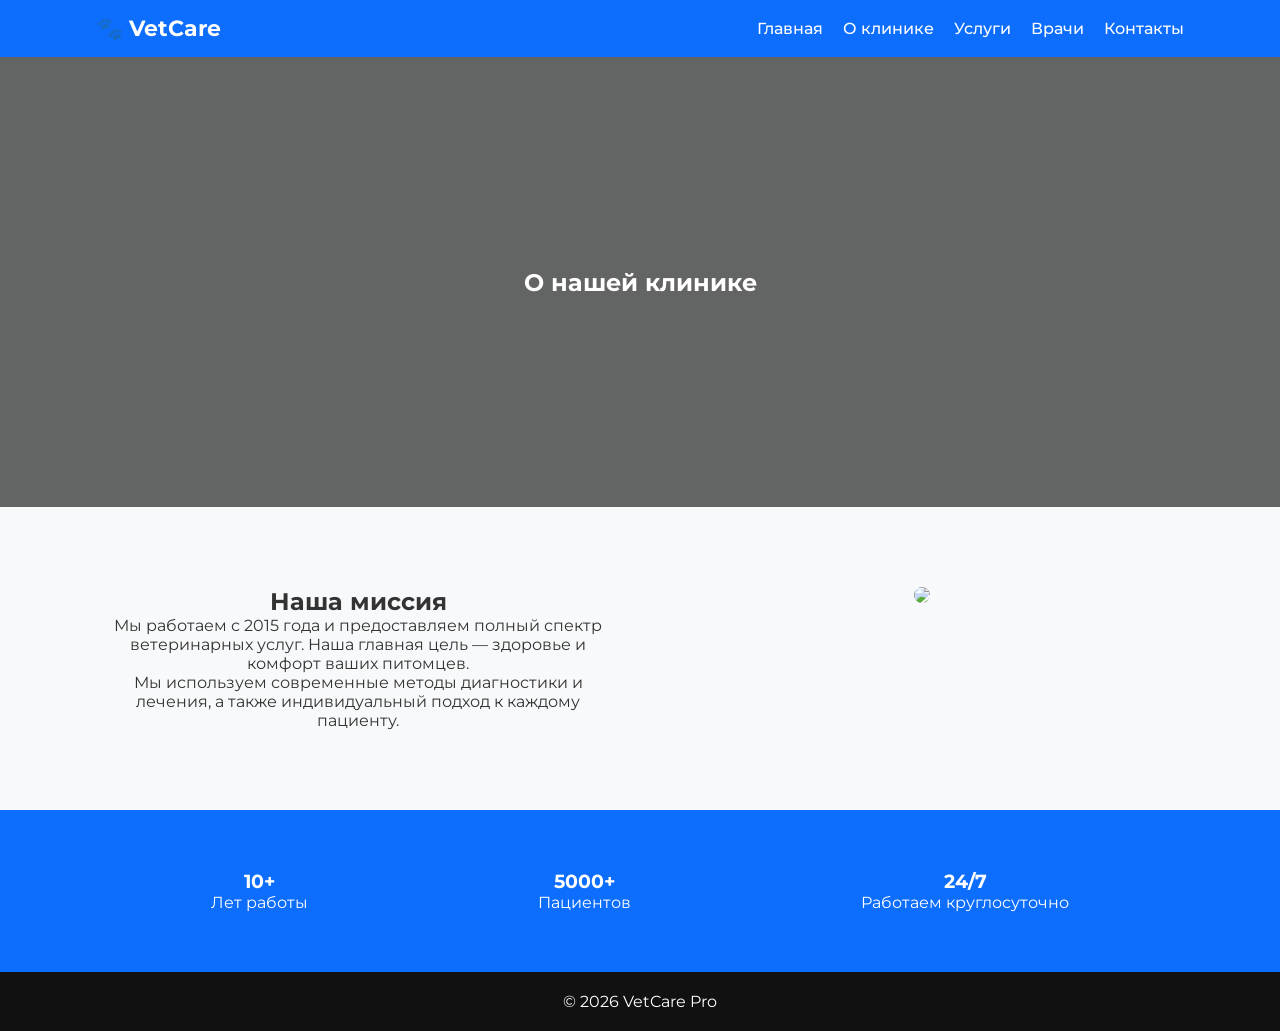
==== about.html @ 55741d21 "1" ====
<!DOCTYPE html>
<html lang="ru">
<head>
<meta charset="UTF-8">
<meta name="viewport" content="width=device-width, initial-scale=1.0">
<title>О клинике | VetCare</title>
<link rel="stylesheet" href="css/style.css">
</head>
<body>

<header>
    <div class="container nav-container">
        <div class="logo">🐾 VetCare</div>
        <nav>
            <ul class="nav-links">
                <li><a href="index.html">Главная</a></li>
                <li><a href="about.html" class="active">О клинике</a></li>
                <li><a href="services.html">Услуги</a></li>
                <li><a href="doctors.html">Врачи</a></li>
                <li><a href="contacts.html">Контакты</a></li>
            </ul>
        </nav>
        <div class="burger">☰</div>
    </div>
</header>

<section class="page-hero about-hero">
    <h1>О нашей клинике</h1>
</section>

<section class="section container two-column">
    <div>
        <h2>Наша миссия</h2>
        <p>
            Мы работаем с 2015 года и предоставляем полный спектр ветеринарных услуг.
            Наша главная цель — здоровье и комфорт ваших питомцев.
        </p>
        <p>
            Мы используем современные методы диагностики и лечения,
            а также индивидуальный подход к каждому пациенту.
        </p>
    </div>

    <div>
        <img src="https://images.unsplash.com/photo-1583511655857-d19b40a7a54e" class="about-img">
    </div>
</section>

<section class="stats">
    <div class="container stats-grid">
        <div>
            <h3>10+</h3>
            <p>Лет работы</p>
        </div>
        <div>
            <h3>5000+</h3>
            <p>Пациентов</p>
        </div>
        <div>
            <h3>24/7</h3>
            <p>Работаем круглосуточно</p>
        </div>
    </div>
</section>

<footer>
    <p>© 2026 VetCare Pro</p>
</footer>

<script src="js/script.js"></script>
</body>
</html>
---- css/style.css ----
@import url('https://fonts.googleapis.com/css2?family=Montserrat:wght@400;600;700&display=swap');

* {
    margin: 0;
    padding: 0;
    box-sizing: border-box;
}

body {
    font-family: 'Montserrat', sans-serif;
    background: #f8f9fa;
    color: #333;
    scroll-behavior: smooth;
}

.container {
    width: 85%;
    margin: auto;
}

header {
    background: #0d6efd;
    padding: 15px 0;
    position: sticky;
    top: 0;
    z-index: 1000;
}

.nav-container {
    display: flex;
    justify-content: space-between;
    align-items: center;
}

.logo {
    color: white;
    font-weight: 700;
    font-size: 22px;
}

.nav-links {
    display: flex;
    list-style: none;
}

.nav-links li {
    margin-left: 20px;
}

.nav-links a {
    color: white;
    text-decoration: none;
    font-weight: 500;
    transition: .3s;
}

.nav-links a:hover {
    opacity: .7;
}

.burger {
    display: none;
    color: white;
    font-size: 22px;
    cursor: pointer;
}

.hero {
    height: 90vh;
    background: linear-gradient(rgba(0,0,0,.6), rgba(0,0,0,.6)),
    url('https://images.unsplash.com/photo-1601758228041-f3b2795255f1');
    background-size: cover;
    background-position: center;
    display: flex;
    justify-content: center;
    align-items: center;
    text-align: center;
    color: white;
}

.hero h1 {
    font-size: 48px;
}

.btn {
    background: #0d6efd;
    color: white;
    padding: 12px 25px;
    border: none;
    border-radius: 30px;
    cursor: pointer;
    transition: .3s;
}

.btn:hover {
    background: #084298;
}

.section {
    padding: 80px 0;
    text-align: center;
}

.cards {
    display: flex;
    gap: 25px;
    margin-top: 40px;
}

.card {
    background: white;
    padding: 30px;
    border-radius: 15px;
    box-shadow: 0 10px 25px rgba(0,0,0,.08);
    transition: .3s;
    flex: 1;
}

.card:hover {
    transform: translateY(-10px);
}

.icon {
    font-size: 40px;
    margin-bottom: 15px;
    color: #0d6efd;
}

.cta {
    background: #0d6efd;
    color: white;
    padding: 60px 0;
    text-align: center;
}

/* Modal */

.modal {
    display: none;
    position: fixed;
    width: 100%;
    height: 100%;
    background: rgba(0,0,0,.6);
    justify-content: center;
    align-items: center;
}

.modal-content {
    background: white;
    padding: 30px;
    border-radius: 15px;
    width: 400px;
    position: relative;
}

.modal-content input,
.modal-content textarea {
    width: 100%;
    padding: 10px;
    margin-bottom: 15px;
}

.close {
    position: absolute;
    right: 15px;
    top: 10px;
    cursor: pointer;
    font-size: 20px;
}

footer {
    background: #111;
    color: white;
    text-align: center;
    padding: 20px 0;
}

/* Responsive */

@media(max-width: 900px) {

    .cards {
        flex-direction: column;
    }

    .nav-links {
        display: none;
        flex-direction: column;
        background: #0d6efd;
        position: absolute;
        top: 60px;
        right: 20px;
        padding: 20px;
        border-radius: 10px;
    }

    .burger {
        display: block;
    }
}
.page-hero {
    height: 50vh;
    background: linear-gradient(rgba(0,0,0,.6), rgba(0,0,0,.6)),
    url('https://images.unsplash.com/photo-1548767797-d8c844163c4c');
    background-size: cover;
    display:flex;
    justify-content:center;
    align-items:center;
    color:white;
}

.two-column {
    display: grid;
    grid-template-columns: 1fr 1fr;
    gap: 40px;
}

.about-img {
    width:100%;
    border-radius:15px;
}

.stats {
    background:#0d6efd;
    color:white;
    padding:60px 0;
    text-align:center;
}

.stats-grid {
    display:flex;
    justify-content:space-around;
}

.services-grid .card {
    margin-bottom:20px;
}

.doctors-grid {
    display:flex;
    gap:30px;
}

.doctor-card img {
    width:100%;
    border-radius:15px;
}

.filter-buttons button {
    margin:5px;
    padding:10px 15px;
    border:none;
    background:#0d6efd;
    color:white;
    cursor:pointer;
}
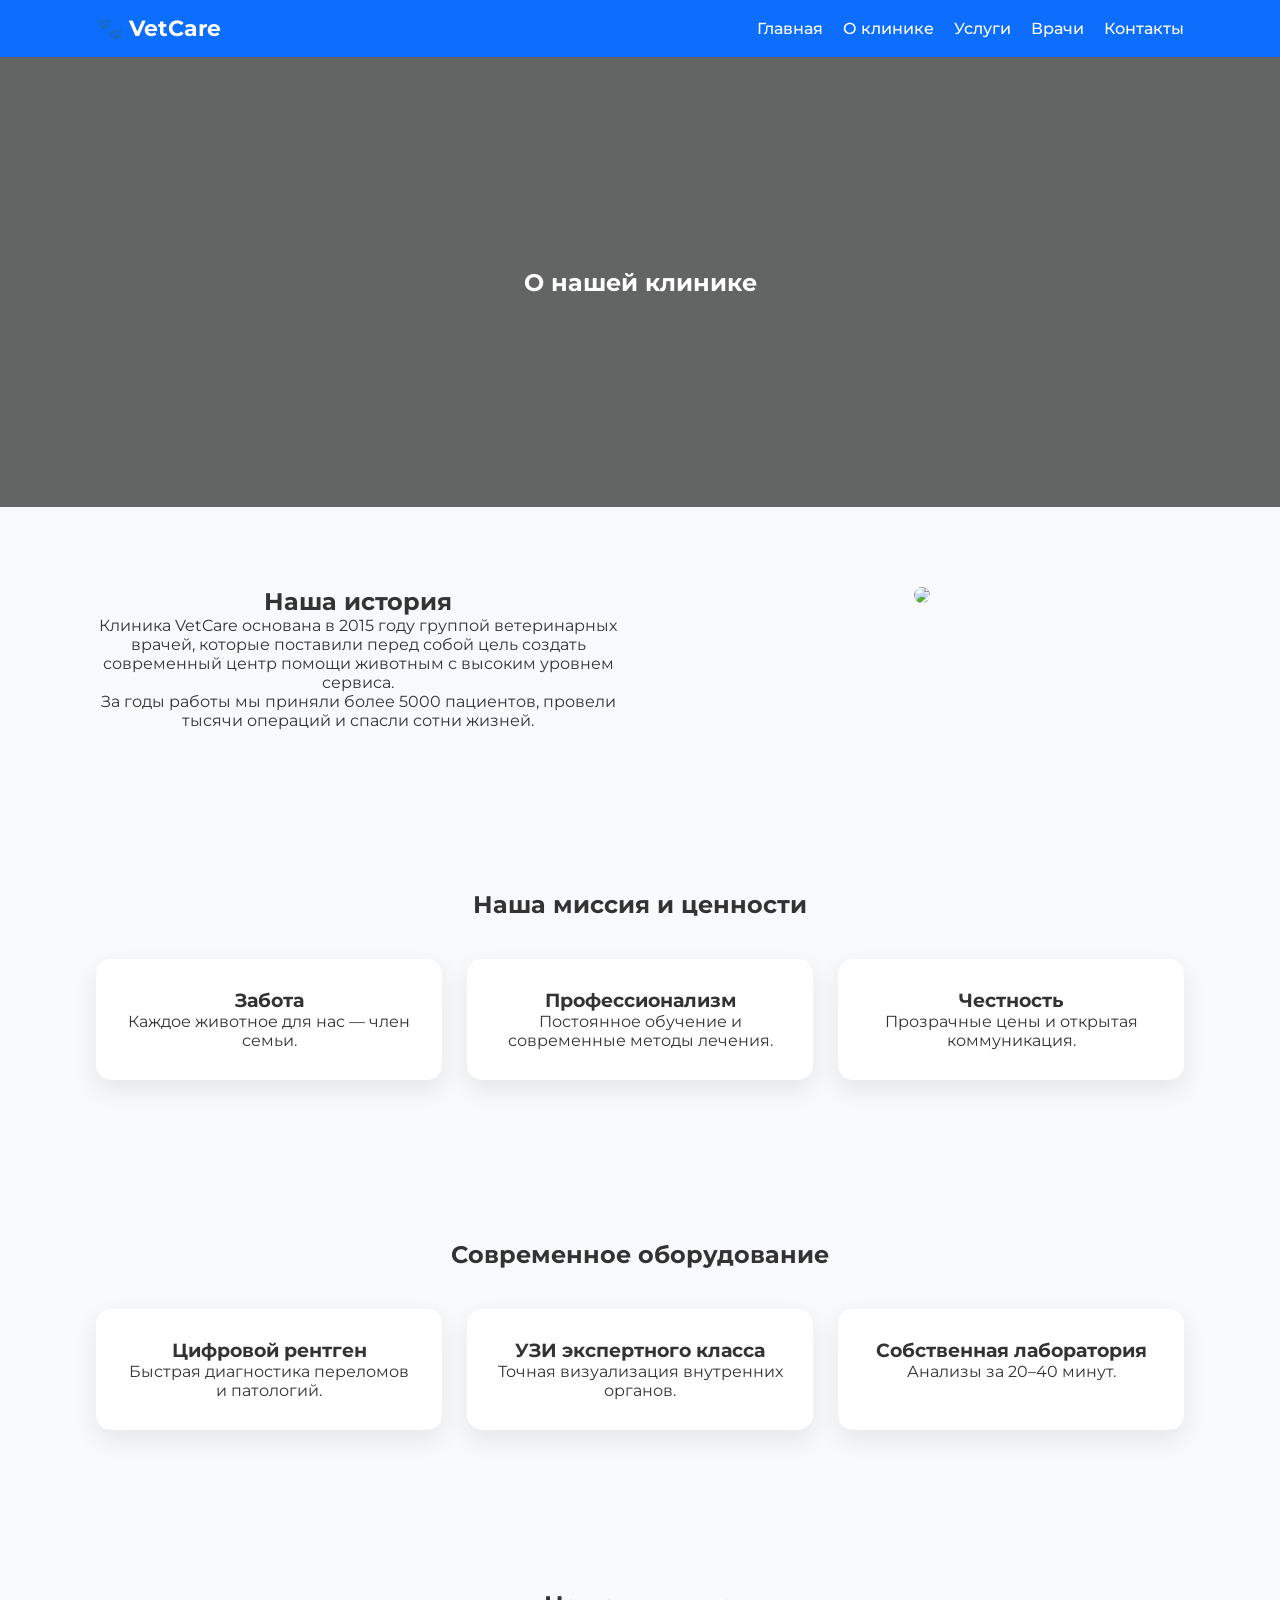
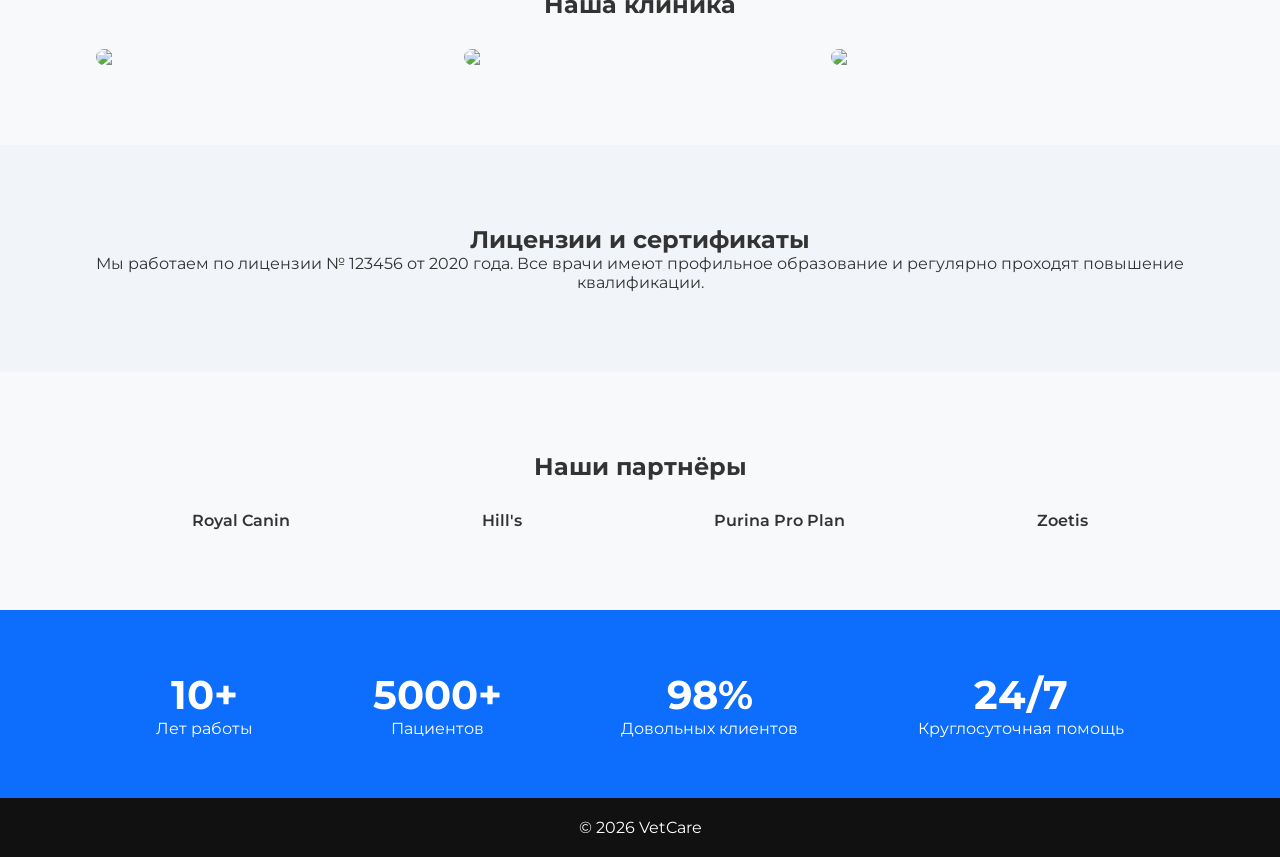
==== commit b0ed30ac: "три" ====
--- a/about.html
+++ b/about.html
@@ -9,64 +9,146 @@
 <body>
 
 <header>
-    <div class="container nav-container">
-        <div class="logo">🐾 VetCare</div>
-        <nav>
-            <ul class="nav-links">
-                <li><a href="index.html">Главная</a></li>
-                <li><a href="about.html" class="active">О клинике</a></li>
-                <li><a href="services.html">Услуги</a></li>
-                <li><a href="doctors.html">Врачи</a></li>
-                <li><a href="contacts.html">Контакты</a></li>
-            </ul>
-        </nav>
-        <div class="burger">☰</div>
-    </div>
+<div class="container nav-container">
+<div class="logo">🐾 VetCare</div>
+<ul class="nav-links">
+<li><a href="index.html">Главная</a></li>
+<li><a href="about.html">О клинике</a></li>
+<li><a href="services.html">Услуги</a></li>
+<li><a href="doctors.html">Врачи</a></li>
+<li><a href="contacts.html">Контакты</a></li>
+</ul>
+</div>
 </header>
 
-<section class="page-hero about-hero">
-    <h1>О нашей клинике</h1>
+<section class="page-hero">
+<h1>О нашей клинике</h1>
 </section>
 
+<!-- История -->
 <section class="section container two-column">
-    <div>
-        <h2>Наша миссия</h2>
-        <p>
-            Мы работаем с 2015 года и предоставляем полный спектр ветеринарных услуг.
-            Наша главная цель — здоровье и комфорт ваших питомцев.
-        </p>
-        <p>
-            Мы используем современные методы диагностики и лечения,
-            а также индивидуальный подход к каждому пациенту.
-        </p>
-    </div>
+<div>
+<h2>Наша история</h2>
+<p>
+Клиника VetCare основана в 2015 году группой ветеринарных врачей,
+которые поставили перед собой цель создать современный центр
+помощи животным с высоким уровнем сервиса.
+</p>
+<p>
+За годы работы мы приняли более 5000 пациентов,
+провели тысячи операций и спасли сотни жизней.
+</p>
+</div>
 
-    <div>
-        <img src="https://images.unsplash.com/photo-1583511655857-d19b40a7a54e" class="about-img">
-    </div>
+<div>
+<img src="https://images.unsplash.com/photo-1583511655857-d19b40a7a54e" style="width:100%; border-radius:15px;">
+</div>
 </section>
 
-<section class="stats">
-    <div class="container stats-grid">
-        <div>
-            <h3>10+</h3>
-            <p>Лет работы</p>
-        </div>
-        <div>
-            <h3>5000+</h3>
-            <p>Пациентов</p>
-        </div>
-        <div>
-            <h3>24/7</h3>
-            <p>Работаем круглосуточно</p>
-        </div>
-    </div>
+<!-- Миссия -->
+<section class="section">
+<h2>Наша миссия и ценности</h2>
+
+<div class="container cards">
+<div class="card">
+<h3>Забота</h3>
+<p>Каждое животное для нас — член семьи.</p>
+</div>
+
+<div class="card">
+<h3>Профессионализм</h3>
+<p>Постоянное обучение и современные методы лечения.</p>
+</div>
+
+<div class="card">
+<h3>Честность</h3>
+<p>Прозрачные цены и открытая коммуникация.</p>
+</div>
+</div>
+</section>
+
+<!-- Оборудование -->
+<section class="section container">
+<h2>Современное оборудование</h2>
+
+<div class="cards">
+<div class="card">
+<h3>Цифровой рентген</h3>
+<p>Быстрая диагностика переломов и патологий.</p>
+</div>
+
+<div class="card">
+<h3>УЗИ экспертного класса</h3>
+<p>Точная визуализация внутренних органов.</p>
+</div>
+
+<div class="card">
+<h3>Собственная лаборатория</h3>
+<p>Анализы за 20–40 минут.</p>
+</div>
+</div>
+</section>
+
+<!-- Галерея -->
+<section class="section container">
+<h2>Наша клиника</h2>
+
+<div class="gallery">
+<img src="https://images.unsplash.com/photo-1607746882042-944635dfe10e">
+<img src="https://images.unsplash.com/photo-1559839734-2b71ea197ec2">
+<img src="https://images.unsplash.com/photo-1594824476967-48c8b964273f">
+</div>
+</section>
+
+<!-- Лицензия -->
+<section class="section license">
+<div class="container">
+<h2>Лицензии и сертификаты</h2>
+<p>
+Мы работаем по лицензии № 123456 от 2020 года.
+Все врачи имеют профильное образование
+и регулярно проходят повышение квалификации.
+</p>
+</div>
+</section>
+
+<!-- Партнёры -->
+<section class="section container">
+<h2>Наши партнёры</h2>
+
+<div class="partners">
+<div>Royal Canin</div>
+<div>Hill's</div>
+<div>Purina Pro Plan</div>
+<div>Zoetis</div>
+</div>
+</section>
+
+<!-- Статистика -->
+<section class="section stats">
+<div class="container stats-grid">
+<div>
+<h3>10+</h3>
+<p>Лет работы</p>
+</div>
+<div>
+<h3>5000+</h3>
+<p>Пациентов</p>
+</div>
+<div>
+<h3>98%</h3>
+<p>Довольных клиентов</p>
+</div>
+<div>
+<h3>24/7</h3>
+<p>Круглосуточная помощь</p>
+</div>
+</div>
 </section>
 
 <footer>
-    <p>© 2026 VetCare Pro</p>
+<p>© 2026 VetCare</p>
 </footer>
 
-<script src="js/script.js"></script>
 </body>
 </html>
--- a/css/style.css
+++ b/css/style.css
@@ -253,4 +253,96 @@
     background:#0d6efd;
     color:white;
     cursor:pointer;
+}
+.price-table {
+    width:100%;
+    border-collapse: collapse;
+    margin-top:20px;
+}
+
+.price-table th, .price-table td {
+    border:1px solid #ddd;
+    padding:12px;
+}
+
+.price-table th {
+    background:#0d6efd;
+    color:white;
+}
+
+.testimonials {
+    background:#f1f4f8;
+}
+
+.faq-item {
+    margin-bottom:20px;
+}
+.gallery {
+    display: grid;
+    grid-template-columns: repeat(3, 1fr);
+    gap: 15px;
+    margin-top: 30px;
+}
+
+.gallery img {
+    width: 100%;
+    border-radius: 15px;
+}
+
+.license {
+    background: #f1f4f8;
+    text-align: center;
+}
+
+.partners {
+    display: flex;
+    justify-content: space-around;
+    margin-top: 30px;
+    font-weight: 600;
+}
+
+.stats {
+    background: #0d6efd;
+    color: white;
+    text-align: center;
+}
+
+.stats-grid {
+    display: flex;
+    justify-content: space-around;
+}
+
+.stats h3 {
+    font-size: 40px;
+}
+.emergency {
+    background:#dc3545;
+    color:white;
+    text-align:center;
+    padding:60px 0;
+}
+
+.contact-form {
+    display:flex;
+    flex-direction:column;
+    gap:15px;
+    max-width:500px;
+    margin:auto;
+}
+
+.contact-form input,
+.contact-form textarea {
+    padding:12px;
+    border:1px solid #ccc;
+    border-radius:8px;
+}
+.doctor-card img {
+    width: 100%;
+    border-radius: 12px;
+    margin-bottom: 15px;
+}
+
+.doctor-card h4 {
+    margin-top: 15px;
+    color: #0d6efd;
 }
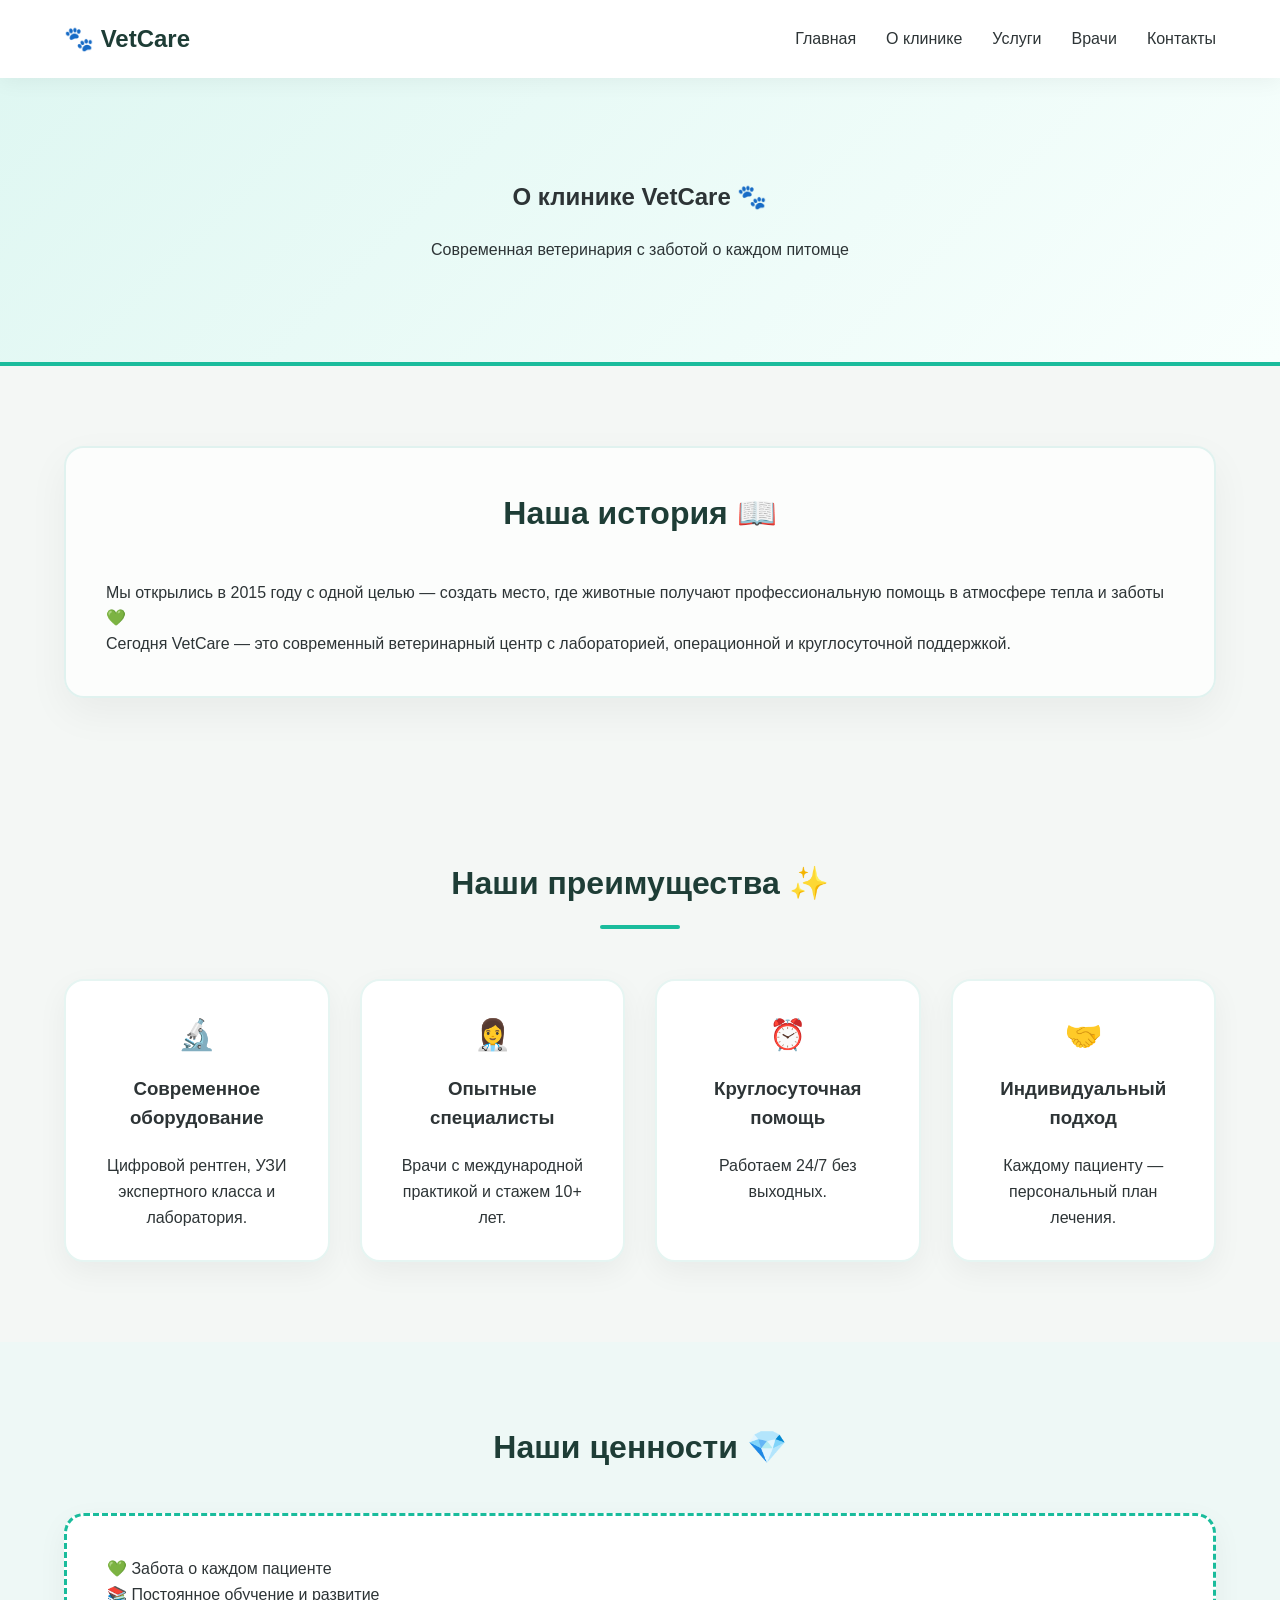
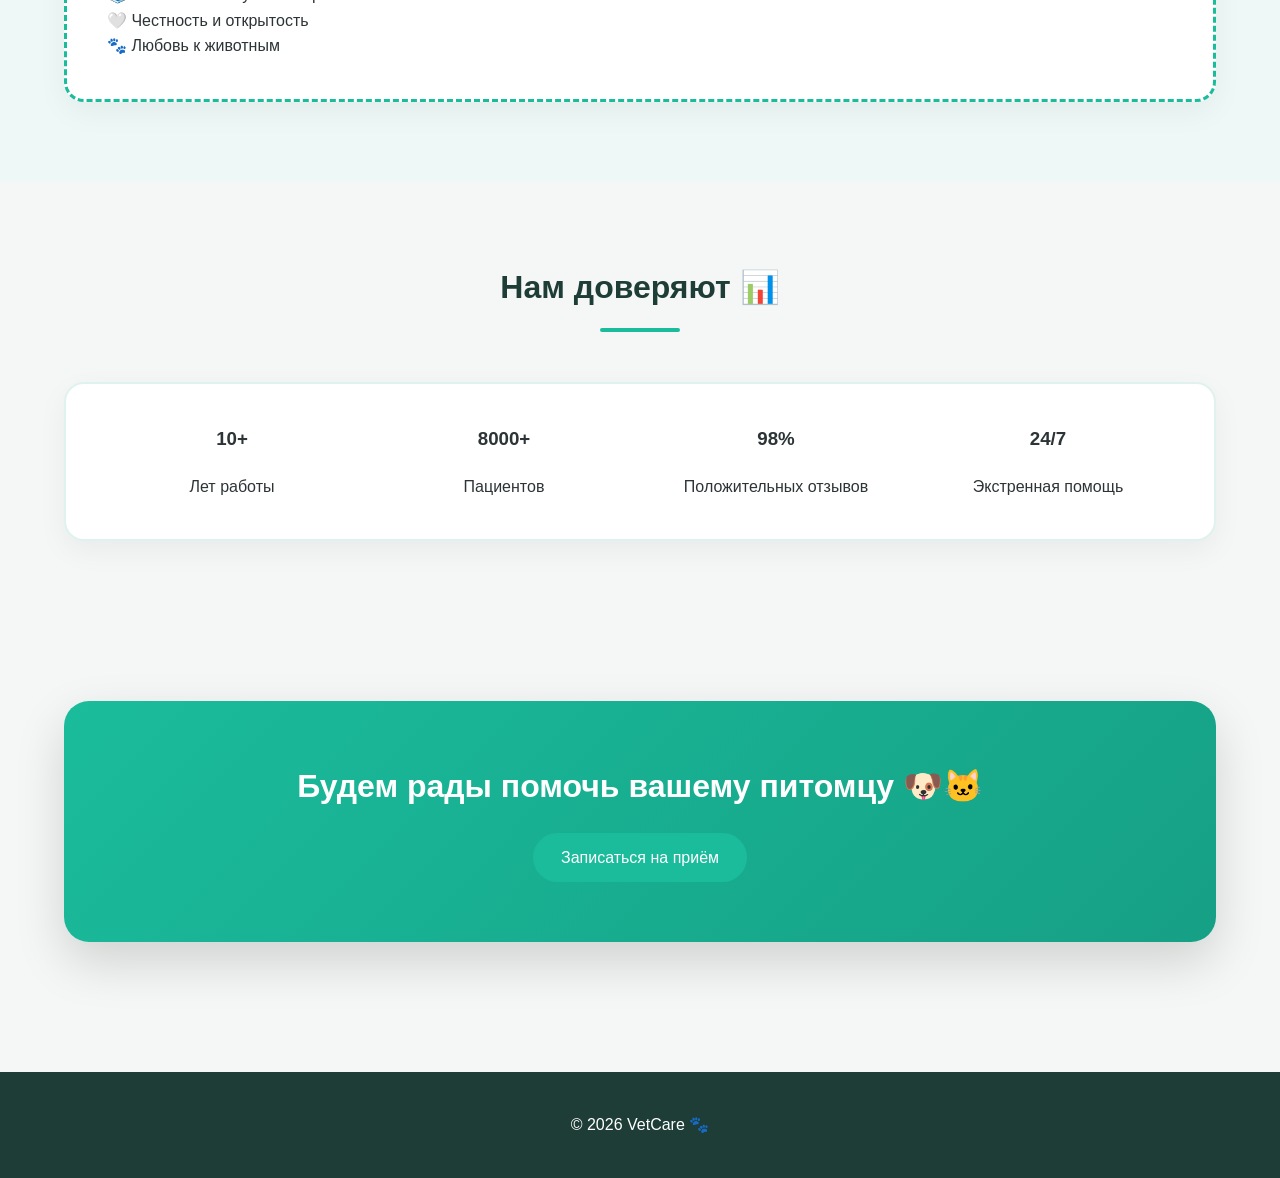
==== commit cc903150: "5" ====
--- a/about.html
+++ b/about.html
@@ -21,133 +21,115 @@
 </div>
 </header>
 
-<section class="page-hero">
-<h1>О нашей клинике</h1>
+<section class="page-hero fancy-hero">
+<div class="container">
+<h1>О клинике VetCare 🐾</h1>
+<p>Современная ветеринария с заботой о каждом питомце</p>
+</div>
 </section>
 
 <!-- История -->
-<section class="section container two-column">
-<div>
-<h2>Наша история</h2>
+<section class="section container">
+<div class="glass-box">
+<h2>Наша история 📖</h2>
 <p>
-Клиника VetCare основана в 2015 году группой ветеринарных врачей,
-которые поставили перед собой цель создать современный центр
-помощи животным с высоким уровнем сервиса.
+Мы открылись в 2015 году с одной целью — создать место,
+где животные получают профессиональную помощь в атмосфере тепла и заботы 💚
 </p>
 <p>
-За годы работы мы приняли более 5000 пациентов,
-провели тысячи операций и спасли сотни жизней.
-</p>
-</div>
-
-<div>
-<img src="https://images.unsplash.com/photo-1583511655857-d19b40a7a54e" style="width:100%; border-radius:15px;">
-</div>
-</section>
-
-<!-- Миссия -->
-<section class="section">
-<h2>Наша миссия и ценности</h2>
-
-<div class="container cards">
-<div class="card">
-<h3>Забота</h3>
-<p>Каждое животное для нас — член семьи.</p>
-</div>
-
-<div class="card">
-<h3>Профессионализм</h3>
-<p>Постоянное обучение и современные методы лечения.</p>
-</div>
-
-<div class="card">
-<h3>Честность</h3>
-<p>Прозрачные цены и открытая коммуникация.</p>
-</div>
-</div>
-</section>
-
-<!-- Оборудование -->
-<section class="section container">
-<h2>Современное оборудование</h2>
-
-<div class="cards">
-<div class="card">
-<h3>Цифровой рентген</h3>
-<p>Быстрая диагностика переломов и патологий.</p>
-</div>
-
-<div class="card">
-<h3>УЗИ экспертного класса</h3>
-<p>Точная визуализация внутренних органов.</p>
-</div>
-
-<div class="card">
-<h3>Собственная лаборатория</h3>
-<p>Анализы за 20–40 минут.</p>
-</div>
-</div>
-</section>
-
-<!-- Галерея -->
-<section class="section container">
-<h2>Наша клиника</h2>
-
-<div class="gallery">
-<img src="https://images.unsplash.com/photo-1607746882042-944635dfe10e">
-<img src="https://images.unsplash.com/photo-1559839734-2b71ea197ec2">
-<img src="https://images.unsplash.com/photo-1594824476967-48c8b964273f">
-</div>
-</section>
-
-<!-- Лицензия -->
-<section class="section license">
-<div class="container">
-<h2>Лицензии и сертификаты</h2>
-<p>
-Мы работаем по лицензии № 123456 от 2020 года.
-Все врачи имеют профильное образование
-и регулярно проходят повышение квалификации.
+Сегодня VetCare — это современный ветеринарный центр
+с лабораторией, операционной и круглосуточной поддержкой.
 </p>
 </div>
 </section>
 
-<!-- Партнёры -->
+<!-- Преимущества -->
 <section class="section container">
-<h2>Наши партнёры</h2>
+<h2 class="section-title">Наши преимущества ✨</h2>
 
-<div class="partners">
-<div>Royal Canin</div>
-<div>Hill's</div>
-<div>Purina Pro Plan</div>
-<div>Zoetis</div>
+<div class="window-grid">
+
+<div class="window-card">
+<span>🔬</span>
+<h3>Современное оборудование</h3>
+<p>Цифровой рентген, УЗИ экспертного класса и лаборатория.</p>
+</div>
+
+<div class="window-card">
+<span>👩‍⚕️</span>
+<h3>Опытные специалисты</h3>
+<p>Врачи с международной практикой и стажем 10+ лет.</p>
+</div>
+
+<div class="window-card">
+<span>⏰</span>
+<h3>Круглосуточная помощь</h3>
+<p>Работаем 24/7 без выходных.</p>
+</div>
+
+<div class="window-card">
+<span>🤝</span>
+<h3>Индивидуальный подход</h3>
+<p>Каждому пациенту — персональный план лечения.</p>
+</div>
+
+</div>
+</section>
+
+<!-- Ценности -->
+<section class="section decorated-section">
+<div class="container">
+<h2>Наши ценности 💎</h2>
+
+<div class="border-box">
+<p>💚 Забота о каждом пациенте</p>
+<p>📚 Постоянное обучение и развитие</p>
+<p>🤍 Честность и открытость</p>
+<p>🐾 Любовь к животным</p>
+</div>
+
 </div>
 </section>
 
 <!-- Статистика -->
-<section class="section stats">
-<div class="container stats-grid">
+<section class="section container">
+<h2 class="section-title">Нам доверяют 📊</h2>
+
+<div class="stats-box">
+
 <div>
 <h3>10+</h3>
 <p>Лет работы</p>
 </div>
+
 <div>
-<h3>5000+</h3>
+<h3>8000+</h3>
 <p>Пациентов</p>
 </div>
+
 <div>
 <h3>98%</h3>
-<p>Довольных клиентов</p>
+<p>Положительных отзывов</p>
 </div>
+
 <div>
 <h3>24/7</h3>
-<p>Круглосуточная помощь</p>
+<p>Экстренная помощь</p>
 </div>
+
+</div>
+</section>
+
+<!-- CTA -->
+<section class="section container">
+<div class="cta-box">
+<h2>Будем рады помочь вашему питомцу 🐶🐱</h2>
+<a href="contacts.html" class="btn">Записаться на приём</a>
 </div>
 </section>
 
 <footer>
-<p>© 2026 VetCare</p>
+<p>© 2026 VetCare 🐾</p>
 </footer>
 
 </body>
--- a/css/style.css
+++ b/css/style.css
@@ -1,348 +1,389 @@
-@import url('https://fonts.googleapis.com/css2?family=Montserrat:wght@400;600;700&display=swap');
+/* ===== БАЗА ===== */
 
 * {
-    margin: 0;
-    padding: 0;
-    box-sizing: border-box;
+margin: 0;
+padding: 0;
+box-sizing: border-box;
 }
 
 body {
-    font-family: 'Montserrat', sans-serif;
-    background: #f8f9fa;
-    color: #333;
-    scroll-behavior: smooth;
+font-family: 'Segoe UI', sans-serif;
+background: #f4f7f5;
+color: #2d3436;
+line-height: 1.6;
 }
 
 .container {
-    width: 85%;
-    margin: auto;
-}
+width: 90%;
+max-width: 1200px;
+margin: auto;
+}
+
+.section {
+padding: 80px 0;
+}
+
+h1, h2, h3 {
+margin-bottom: 20px;
+}
+
+h2 {
+text-align: center;
+font-size: 32px;
+color: #1e3d36;
+margin-bottom: 40px;
+}
+
+/* ===== HEADER ===== */
 
 header {
-    background: #0d6efd;
-    padding: 15px 0;
-    position: sticky;
-    top: 0;
-    z-index: 1000;
+background: white;
+box-shadow: 0 4px 20px rgba(0,0,0,0.05);
+position: sticky;
+top: 0;
+z-index: 1000;
 }
 
 .nav-container {
-    display: flex;
-    justify-content: space-between;
-    align-items: center;
+display: flex;
+justify-content: space-between;
+align-items: center;
+padding: 20px 0;
 }
 
 .logo {
-    color: white;
-    font-weight: 700;
-    font-size: 22px;
+font-size: 24px;
+font-weight: bold;
+color: #1e3d36;
 }
 
 .nav-links {
-    display: flex;
-    list-style: none;
-}
-
-.nav-links li {
-    margin-left: 20px;
+list-style: none;
+display: flex;
+gap: 30px;
 }
 
 .nav-links a {
-    color: white;
-    text-decoration: none;
-    font-weight: 500;
-    transition: .3s;
+text-decoration: none;
+color: #2d3436;
+font-weight: 500;
+transition: 0.3s;
 }
 
 .nav-links a:hover {
-    opacity: .7;
-}
-
-.burger {
-    display: none;
-    color: white;
-    font-size: 22px;
-    cursor: pointer;
-}
+color: #1abc9c;
+}
+
+/* ===== HERO ===== */
 
 .hero {
-    height: 90vh;
-    background: linear-gradient(rgba(0,0,0,.6), rgba(0,0,0,.6)),
-    url('https://images.unsplash.com/photo-1601758228041-f3b2795255f1');
-    background-size: cover;
-    background-position: center;
-    display: flex;
-    justify-content: center;
-    align-items: center;
-    text-align: center;
-    color: white;
+background: linear-gradient(135deg, #1abc9c, #16a085);
+color: white;
+padding: 140px 0;
+text-align: center;
 }
 
 .hero h1 {
-    font-size: 48px;
-}
+font-size: 48px;
+margin-bottom: 20px;
+}
+
+.hero p {
+font-size: 18px;
+opacity: 0.9;
+}
+
+.page-hero {
+background: linear-gradient(135deg, #dff7f2, #f6fffc);
+padding: 100px 0;
+text-align: center;
+}
+
+/* ===== КНОПКИ ===== */
 
 .btn {
-    background: #0d6efd;
-    color: white;
-    padding: 12px 25px;
-    border: none;
-    border-radius: 30px;
-    cursor: pointer;
-    transition: .3s;
+display: inline-block;
+padding: 12px 28px;
+background: #1abc9c;
+color: white;
+border-radius: 30px;
+text-decoration: none;
+transition: 0.3s;
+font-weight: 500;
 }
 
 .btn:hover {
-    background: #084298;
-}
-
-.section {
-    padding: 80px 0;
-    text-align: center;
-}
+background: #16a085;
+transform: translateY(-2px);
+}
+
+.btn-outline {
+background: transparent;
+border: 2px solid white;
+}
+
+/* ===== КАРТОЧКИ ===== */
 
 .cards {
-    display: flex;
-    gap: 25px;
-    margin-top: 40px;
+display: grid;
+grid-template-columns: repeat(auto-fit, minmax(280px, 1fr));
+gap: 30px;
 }
 
 .card {
-    background: white;
-    padding: 30px;
-    border-radius: 15px;
-    box-shadow: 0 10px 25px rgba(0,0,0,.08);
-    transition: .3s;
-    flex: 1;
+background: white;
+padding: 30px;
+border-radius: 20px;
+box-shadow: 0 10px 30px rgba(0,0,0,0.07);
+transition: 0.3s;
 }
 
 .card:hover {
-    transform: translateY(-10px);
-}
-
-.icon {
-    font-size: 40px;
-    margin-bottom: 15px;
-    color: #0d6efd;
-}
-
-.cta {
-    background: #0d6efd;
-    color: white;
-    padding: 60px 0;
-    text-align: center;
-}
-
-/* Modal */
-
-.modal {
-    display: none;
-    position: fixed;
-    width: 100%;
-    height: 100%;
-    background: rgba(0,0,0,.6);
-    justify-content: center;
-    align-items: center;
-}
-
-.modal-content {
-    background: white;
-    padding: 30px;
-    border-radius: 15px;
-    width: 400px;
-    position: relative;
-}
-
-.modal-content input,
-.modal-content textarea {
-    width: 100%;
-    padding: 10px;
-    margin-bottom: 15px;
-}
-
-.close {
-    position: absolute;
-    right: 15px;
-    top: 10px;
-    cursor: pointer;
-    font-size: 20px;
-}
-
-footer {
-    background: #111;
-    color: white;
-    text-align: center;
-    padding: 20px 0;
-}
-
-/* Responsive */
-
-@media(max-width: 900px) {
-
-    .cards {
-        flex-direction: column;
-    }
-
-    .nav-links {
-        display: none;
-        flex-direction: column;
-        background: #0d6efd;
-        position: absolute;
-        top: 60px;
-        right: 20px;
-        padding: 20px;
-        border-radius: 10px;
-    }
-
-    .burger {
-        display: block;
-    }
-}
-.page-hero {
-    height: 50vh;
-    background: linear-gradient(rgba(0,0,0,.6), rgba(0,0,0,.6)),
-    url('https://images.unsplash.com/photo-1548767797-d8c844163c4c');
-    background-size: cover;
-    display:flex;
-    justify-content:center;
-    align-items:center;
-    color:white;
-}
-
-.two-column {
-    display: grid;
-    grid-template-columns: 1fr 1fr;
-    gap: 40px;
-}
-
-.about-img {
-    width:100%;
-    border-radius:15px;
-}
+transform: translateY(-6px);
+box-shadow: 0 15px 40px rgba(0,0,0,0.12);
+}
+
+.card h3 {
+color: #1e3d36;
+margin-bottom: 15px;
+}
+
+/* ===== SERVICE GRID ===== */
+
+.service-grid {
+display: grid;
+grid-template-columns: repeat(auto-fit, minmax(280px, 1fr));
+gap: 30px;
+}
+
+.service-card {
+background: #ffffff;
+padding: 30px;
+border-radius: 20px;
+box-shadow: 0 10px 30px rgba(0,0,0,0.05);
+transition: 0.3s;
+border-left: 6px solid #1abc9c;
+}
+
+.service-card:hover {
+transform: translateY(-6px);
+}
+
+.service-card ul {
+padding-left: 20px;
+margin: 15px 0;
+}
+
+.price {
+font-weight: bold;
+color: #16a085;
+font-size: 18px;
+}
+
+/* ===== СВЕТЛЫЙ БЛОК ===== */
+
+.light-bg {
+background: #eef8f6;
+}
+
+/* ===== ЭКСТРЕННАЯ ПОМОЩЬ ===== */
+
+.emergency {
+background: linear-gradient(135deg, #ff6b6b, #ff8787);
+color: white;
+text-align: center;
+padding: 80px 0;
+}
+
+.emergency h2 {
+color: white;
+}
+
+/* ===== ШАГИ ===== */
+
+.steps {
+display: grid;
+grid-template-columns: repeat(auto-fit, minmax(220px, 1fr));
+gap: 30px;
+text-align: center;
+}
+
+.steps div {
+background: white;
+padding: 25px;
+border-radius: 20px;
+box-shadow: 0 8px 20px rgba(0,0,0,0.05);
+}
+
+/* ===== ГАЛЕРЕЯ ===== */
+
+.gallery {
+display: grid;
+grid-template-columns: repeat(auto-fit, minmax(250px, 1fr));
+gap: 20px;
+}
+
+.gallery img {
+width: 100%;
+border-radius: 20px;
+}
+
+/* ===== СТАТИСТИКА ===== */
 
 .stats {
-    background:#0d6efd;
-    color:white;
-    padding:60px 0;
-    text-align:center;
+background: linear-gradient(135deg, #1abc9c, #16a085);
+color: white;
+padding: 80px 0;
 }
 
 .stats-grid {
-    display:flex;
-    justify-content:space-around;
-}
-
-.services-grid .card {
-    margin-bottom:20px;
-}
-
-.doctors-grid {
-    display:flex;
-    gap:30px;
-}
-
-.doctor-card img {
-    width:100%;
-    border-radius:15px;
-}
-
-.filter-buttons button {
-    margin:5px;
-    padding:10px 15px;
-    border:none;
-    background:#0d6efd;
-    color:white;
-    cursor:pointer;
-}
-.price-table {
-    width:100%;
-    border-collapse: collapse;
-    margin-top:20px;
-}
-
-.price-table th, .price-table td {
-    border:1px solid #ddd;
-    padding:12px;
-}
-
-.price-table th {
-    background:#0d6efd;
-    color:white;
-}
-
-.testimonials {
-    background:#f1f4f8;
-}
-
-.faq-item {
-    margin-bottom:20px;
-}
-.gallery {
-    display: grid;
-    grid-template-columns: repeat(3, 1fr);
-    gap: 15px;
-    margin-top: 30px;
-}
-
-.gallery img {
-    width: 100%;
-    border-radius: 15px;
-}
-
-.license {
-    background: #f1f4f8;
-    text-align: center;
-}
-
-.partners {
-    display: flex;
-    justify-content: space-around;
-    margin-top: 30px;
-    font-weight: 600;
-}
-
-.stats {
-    background: #0d6efd;
-    color: white;
-    text-align: center;
-}
-
-.stats-grid {
-    display: flex;
-    justify-content: space-around;
+display: grid;
+grid-template-columns: repeat(auto-fit, minmax(200px, 1fr));
+text-align: center;
+gap: 30px;
 }
 
 .stats h3 {
-    font-size: 40px;
-}
-.emergency {
-    background:#dc3545;
-    color:white;
-    text-align:center;
-    padding:60px 0;
-}
+font-size: 40px;
+}
+
+/* ===== ФОРМА ===== */
 
 .contact-form {
-    display:flex;
-    flex-direction:column;
-    gap:15px;
-    max-width:500px;
-    margin:auto;
+display: flex;
+flex-direction: column;
+gap: 20px;
+max-width: 500px;
+margin: auto;
 }
 
 .contact-form input,
 .contact-form textarea {
-    padding:12px;
-    border:1px solid #ccc;
-    border-radius:8px;
-}
-.doctor-card img {
-    width: 100%;
-    border-radius: 12px;
-    margin-bottom: 15px;
-}
-
-.doctor-card h4 {
-    margin-top: 15px;
-    color: #0d6efd;
+padding: 14px;
+border-radius: 12px;
+border: 1px solid #dfe6e9;
+font-size: 14px;
+}
+
+.contact-form textarea {
+min-height: 120px;
+}
+
+/* ===== FOOTER ===== */
+
+footer {
+background: #1e3d36;
+color: white;
+text-align: center;
+padding: 40px 0;
+margin-top: 50px;
+}
+/* ===== HERO с рамкой ===== */
+
+.fancy-hero {
+background: linear-gradient(135deg, #dff7f2, #f8fffd);
+border-bottom: 4px solid #1abc9c;
+}
+
+/* ===== Стеклянный блок ===== */
+
+.glass-box {
+background: rgba(255,255,255,0.7);
+padding: 40px;
+border-radius: 20px;
+border: 2px solid #e0f2ef;
+box-shadow: 0 15px 40px rgba(0,0,0,0.05);
+backdrop-filter: blur(6px);
+}
+
+/* ===== Заголовок секции ===== */
+
+.section-title {
+text-align: center;
+position: relative;
+margin-bottom: 50px;
+}
+
+.section-title::after {
+content: "";
+width: 80px;
+height: 4px;
+background: #1abc9c;
+display: block;
+margin: 15px auto 0;
+border-radius: 4px;
+}
+
+/* ===== Окна преимуществ ===== */
+
+.window-grid {
+display: grid;
+grid-template-columns: repeat(auto-fit, minmax(250px, 1fr));
+gap: 30px;
+}
+
+.window-card {
+background: white;
+padding: 30px;
+border-radius: 20px;
+border: 2px solid #e6f5f2;
+box-shadow: 0 10px 30px rgba(0,0,0,0.05);
+text-align: center;
+transition: 0.3s;
+}
+
+.window-card:hover {
+transform: translateY(-6px);
+border-color: #1abc9c;
+}
+
+.window-card span {
+font-size: 30px;
+display: block;
+margin-bottom: 15px;
+}
+
+/* ===== Декоративная секция ===== */
+
+.decorated-section {
+background: #eef8f6;
+padding: 80px 0;
+}
+
+.border-box {
+background: white;
+padding: 40px;
+border-radius: 20px;
+border: 3px dashed #1abc9c;
+box-shadow: 0 10px 30px rgba(0,0,0,0.05);
+}
+
+/* ===== Статистика в окне ===== */
+
+.stats-box {
+display: grid;
+grid-template-columns: repeat(auto-fit, minmax(200px, 1fr));
+gap: 20px;
+background: white;
+padding: 40px;
+border-radius: 20px;
+border: 2px solid #e0f2ef;
+box-shadow: 0 10px 30px rgba(0,0,0,0.05);
+text-align: center;
+}
+
+/* ===== CTA блок ===== */
+
+.cta-box {
+background: linear-gradient(135deg, #1abc9c, #16a085);
+padding: 60px;
+border-radius: 25px;
+text-align: center;
+color: white;
+box-shadow: 0 20px 50px rgba(0,0,0,0.15);
+}
+
+.cta-box h2 {
+color: white;
+margin-bottom: 20px;
 }
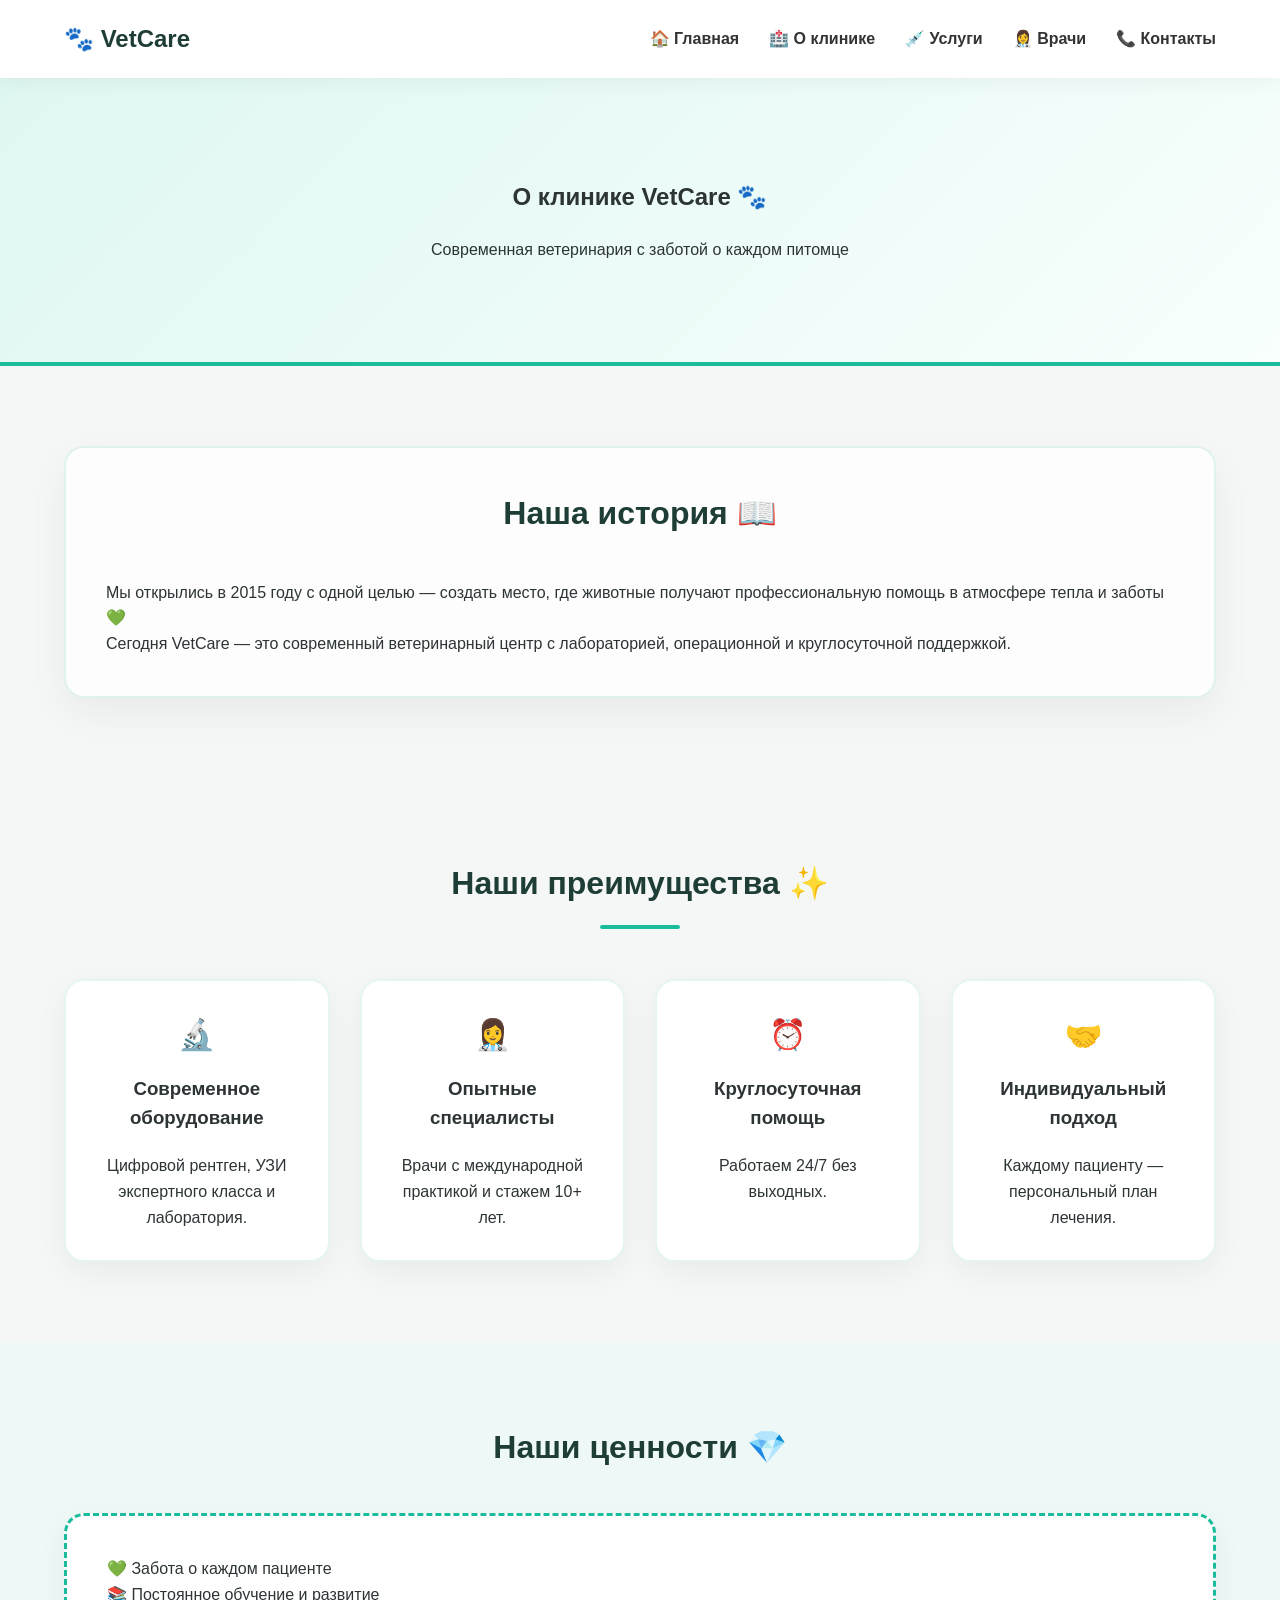
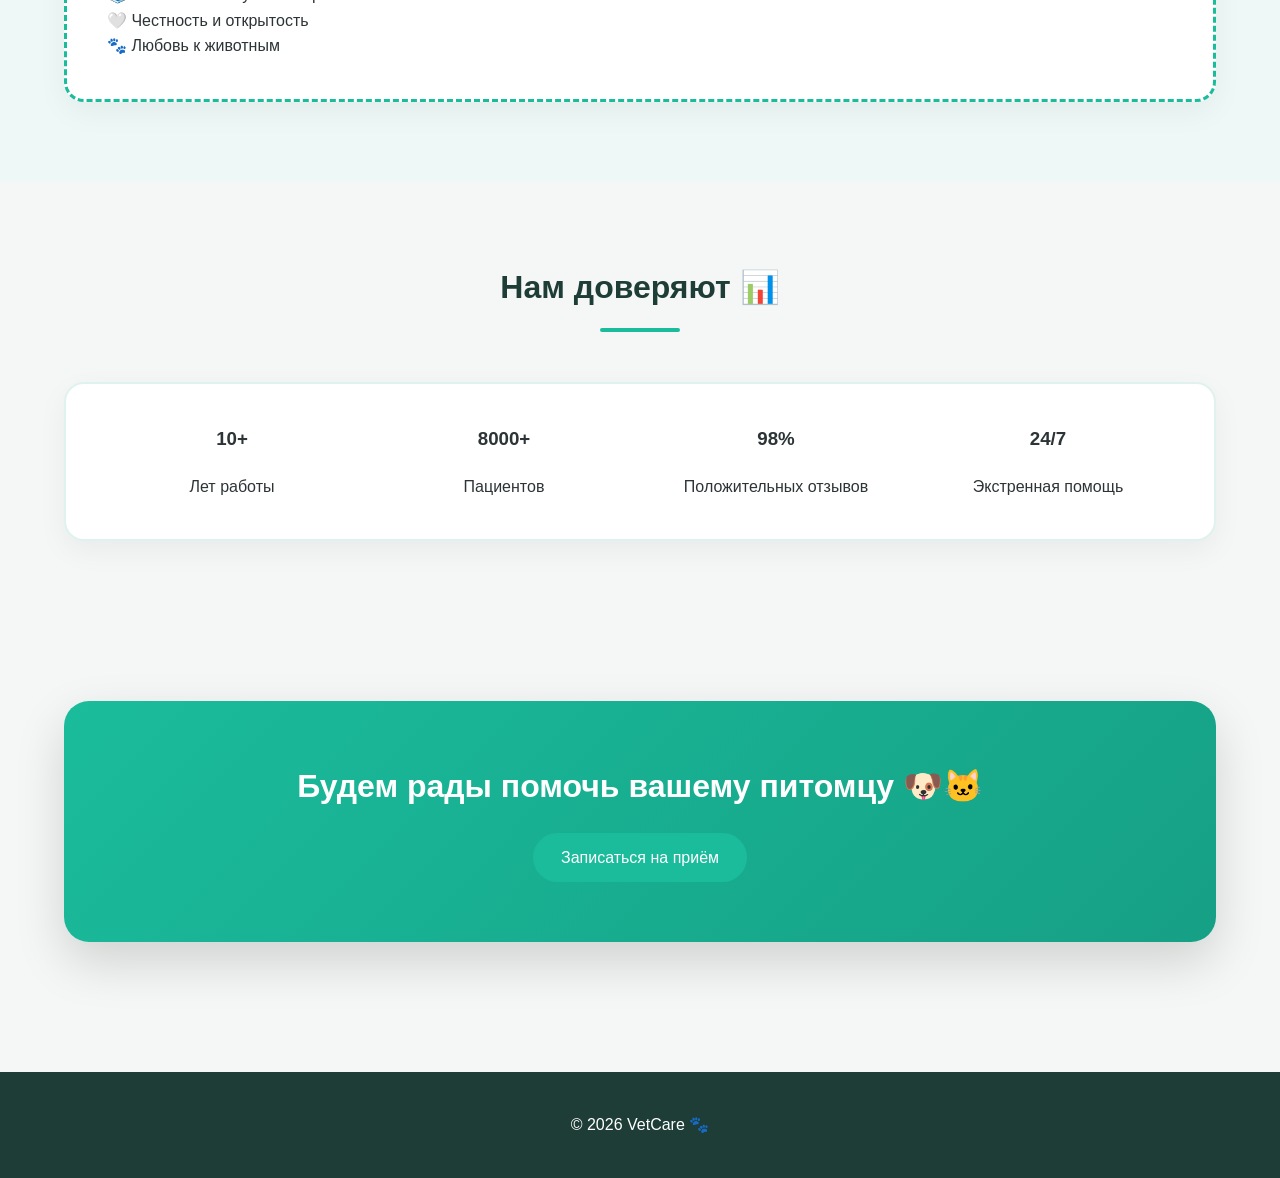
==== commit 8840d9cb: "кк" ====
--- a/about.html
+++ b/about.html
@@ -11,13 +11,15 @@
 <header>
 <div class="container nav-container">
 <div class="logo">🐾 VetCare</div>
+
 <ul class="nav-links">
-<li><a href="index.html">Главная</a></li>
-<li><a href="about.html">О клинике</a></li>
-<li><a href="services.html">Услуги</a></li>
-<li><a href="doctors.html">Врачи</a></li>
-<li><a href="contacts.html">Контакты</a></li>
+<li><a href="index.html">🏠 Главная</a></li>
+<li><a href="about.html">🏥 О клинике</a></li>
+<li><a href="services.html">💉 Услуги</a></li>
+<li><a href="doctors.html">👩‍⚕️ Врачи</a></li>
+<li><a href="contacts.html">📞 Контакты</a></li>
 </ul>
+
 </div>
 </header>
 
--- a/css/style.css
+++ b/css/style.css
@@ -386,4 +386,676 @@
 .cta-box h2 {
 color: white;
 margin-bottom: 20px;
+}
+/* Акцентная кнопка */
+.btn-accent {
+background: #ff9f43;
+color: white;
+border-radius: 30px;
+}
+
+.btn-accent:hover {
+background: #ff7f00;
+}
+
+/* Мягкая кнопка */
+.btn-soft {
+background: #e8f6f3;
+color: #1abc9c;
+border-radius: 30px;
+}
+
+/* Центровка кнопок */
+.center-btn {
+text-align: center;
+margin-top: 30px;
+}
+
+/* Новый блок экстренной помощи */
+.emergency-new {
+background: linear-gradient(135deg, #5f9cff, #7ed6df);
+padding: 80px 0;
+color: white;
+text-align: center;
+}
+
+/* Карточки */
+.fancy-cards .card {
+border: 2px solid #e6f5f2;
+border-radius: 20px;
+}
+
+/* Акции */
+.promo-grid {
+display: grid;
+grid-template-columns: repeat(auto-fit, minmax(280px, 1fr));
+gap: 30px;
+}
+
+.promo-card {
+background: white;
+padding: 40px;
+border-radius: 25px;
+box-shadow: 0 15px 40px rgba(0,0,0,0.08);
+border: 3px solid #f0f9f7;
+transition: 0.3s;
+text-align: center;
+}
+
+.promo-card:hover {
+transform: translateY(-6px);
+}
+
+/* Модальное окно */
+.modal {
+display: none;
+position: fixed;
+top: 0;
+left: 0;
+width: 100%;
+height: 100%;
+background: rgba(0,0,0,0.5);
+justify-content: center;
+align-items: center;
+}
+
+.modal-content {
+background: white;
+padding: 40px;
+border-radius: 25px;
+width: 90%;
+max-width: 500px;
+box-shadow: 0 20px 50px rgba(0,0,0,0.2);
+position: relative;
+}
+
+.close {
+position: absolute;
+top: 15px;
+right: 20px;
+font-size: 24px;
+cursor: pointer;
+}
+/* Кнопки */
+.btn-main {
+background: linear-gradient(135deg, #1abc9c, #16a085);
+color: white;
+border-radius: 30px;
+border: none;
+padding: 12px 28px;
+font-weight: 600;
+transition: 0.3s;
+cursor: pointer;
+}
+
+.btn-main:hover {
+transform: translateY(-3px);
+box-shadow: 0 10px 25px rgba(0,0,0,0.15);
+}
+
+/* Центрирование */
+.center-btn {
+text-align: center;
+margin-top: 30px;
+}
+
+/* Экстренная помощь */
+.emergency-new {
+background: linear-gradient(135deg, #1abc9c, #16a085);
+padding: 80px 0;
+color: white;
+text-align: center;
+border-top: 5px solid #0f766e;
+border-bottom: 5px solid #0f766e;
+}
+
+/* Команда */
+.team-grid {
+display: grid;
+grid-template-columns: repeat(auto-fit, minmax(250px, 1fr));
+gap: 30px;
+}
+
+.team-card {
+background: white;
+padding: 25px;
+border-radius: 20px;
+text-align: center;
+border: 2px solid #e6f5f2;
+box-shadow: 0 10px 30px rgba(0,0,0,0.05);
+transition: 0.3s;
+}
+
+.team-card:hover {
+transform: translateY(-6px);
+}
+
+.team-card img {
+width: 100%;
+aspect-ratio: 1/1;
+object-fit: cover;
+border-radius: 15px;
+margin-bottom: 15px;
+}
+
+/* Акции */
+.promo-grid {
+display: grid;
+grid-template-columns: repeat(auto-fit, minmax(280px, 1fr));
+gap: 30px;
+}
+
+.promo-card {
+background: white;
+padding: 40px;
+border-radius: 25px;
+box-shadow: 0 15px 40px rgba(0,0,0,0.08);
+border: 3px solid #f0f9f7;
+transition: 0.3s;
+text-align: center;
+}
+
+.promo-card:hover {
+transform: translateY(-6px);
+}
+
+/* Модальное окно */
+.modal {
+display: none;
+position: fixed;
+top: 0;
+left: 0;
+width: 100%;
+height: 100%;
+background: rgba(0,0,0,0.5);
+justify-content: center;
+align-items: center;
+}
+
+.modal-content {
+background: white;
+padding: 40px;
+border-radius: 25px;
+width: 90%;
+max-width: 500px;
+box-shadow: 0 20px 50px rgba(0,0,0,0.2);
+position: relative;
+}
+
+.close {
+position: absolute;
+top: 15px;
+right: 20px;
+font-size: 24px;
+cursor: pointer;
+}
+/* Кнопки */
+.btn-main {
+background: linear-gradient(135deg, #159a86, #0f766e);
+color: white;
+border-radius: 30px;
+border: 3px solid #ffffff;
+padding: 14px 32px;
+font-weight: 600;
+transition: 0.3s;
+cursor: pointer;
+box-shadow: 0 8px 25px rgba(0,0,0,0.15);
+}
+
+.btn-main:hover {
+transform: translateY(-4px);
+box-shadow: 0 15px 35px rgba(0,0,0,0.2);
+}
+
+/* Hero стеклянный */
+.hero-box {
+background: rgba(255,255,255,0.15);
+padding: 60px;
+border-radius: 30px;
+border: 3px solid rgba(255,255,255,0.6);
+backdrop-filter: blur(6px);
+}
+
+/* Центрирование */
+.center-btn {
+text-align: center;
+margin-top: 30px;
+}
+
+/* Карточки */
+.card {
+background: white;
+padding: 30px;
+border-radius: 20px;
+border: 3px solid #d7f3ee;
+box-shadow: 0 10px 30px rgba(0,0,0,0.05);
+transition: 0.3s;
+}
+
+.card:hover {
+transform: translateY(-6px);
+border-color: #1abc9c;
+}
+
+/* Экстренная помощь */
+.emergency-new {
+background: linear-gradient(135deg, #1abc9c, #16a085);
+padding: 80px 0;
+color: white;
+text-align: center;
+border-top: 5px solid #0f766e;
+border-bottom: 5px solid #0f766e;
+}
+
+/* Команда */
+.team-grid {
+display: grid;
+grid-template-columns: repeat(auto-fit, minmax(250px, 1fr));
+gap: 30px;
+}
+
+.team-card {
+background: white;
+padding: 25px;
+border-radius: 20px;
+text-align: center;
+border: 3px solid #c8ebe6;
+box-shadow: 0 12px 30px rgba(0,0,0,0.06);
+transition: 0.3s;
+}
+
+.team-card:hover {
+transform: translateY(-6px);
+}
+
+.team-card img {
+width: 100%;
+aspect-ratio: 1/1;
+object-fit: cover;
+border-radius: 15px;
+margin-bottom: 15px;
+}
+
+/* Акции */
+.promo-grid {
+display: grid;
+grid-template-columns: repeat(auto-fit, minmax(280px, 1fr));
+gap: 30px;
+}
+
+.promo-card {
+background: white;
+padding: 40px;
+border-radius: 25px;
+box-shadow: 0 15px 40px rgba(0,0,0,0.08);
+border: 4px solid #d9f5f1;
+transition: 0.3s;
+text-align: center;
+}
+
+.promo-card:hover {
+transform: translateY(-6px);
+}
+
+/* Модальное окно */
+.modal {
+display: none;
+position: fixed;
+top: 0;
+left: 0;
+width: 100%;
+height: 100%;
+background: rgba(0,0,0,0.5);
+justify-content: center;
+align-items: center;
+}
+
+.modal-content {
+background: white;
+padding: 40px;
+border-radius: 25px;
+width: 90%;
+max-width: 500px;
+box-shadow: 0 20px 50px rgba(0,0,0,0.2);
+position: relative;
+border: 4px solid #1abc9c;
+}
+
+.close {
+position: absolute;
+top: 15px;
+right: 20px;
+font-size: 24px;
+cursor: pointer;
+}
+/* Hero — отступ кнопок вниз */
+.hero-buttons {
+margin-top: 40px;   /* главный отступ вниз */
+display: flex;
+gap: 20px;
+justify-content: center;
+flex-wrap: wrap;
+}
+
+/* Немного воздуха между заголовком и текстом */
+.hero-box h1 {
+margin-bottom: 20px;
+}
+
+/* Немного воздуха перед кнопками */
+.hero-box p {
+margin-bottom: 10px;
+}
+/* Отступ кнопок в блоке Акции */
+.promo-card button {
+margin-top: 25px;   /* опускаем кнопку ниже текста */
+}
+/* Врачи */
+.doctor-grid {
+display: grid;
+grid-template-columns: repeat(auto-fit, minmax(300px, 1fr));
+gap: 40px;
+}
+
+.doctor-card {
+background: white;
+padding: 30px;
+border-radius: 25px;
+border: 3px solid #d7f3ee;
+box-shadow: 0 15px 35px rgba(0,0,0,0.05);
+transition: 0.3s;
+display: flex;
+flex-direction: column;
+}
+
+.doctor-card:hover {
+transform: translateY(-8px);
+border-color: #1abc9c;
+}
+
+.doctor-card img {
+width: 100%;
+aspect-ratio: 1/1;
+object-fit: cover;
+border-radius: 20px;
+margin-bottom: 20px;
+}
+
+.doctor-role {
+color: #1abc9c;
+font-weight: 600;
+margin-bottom: 10px;
+}
+
+.skills {
+display: flex;
+gap: 10px;
+flex-wrap: wrap;
+margin: 15px 0;
+}
+
+.skills span {
+background: #e8f6f3;
+padding: 6px 12px;
+border-radius: 20px;
+font-size: 14px;
+}
+
+.schedule {
+background: #f7fbfa;
+padding: 15px;
+border-radius: 15px;
+margin-top: 10px;
+}
+
+.achievements {
+margin-top: 10px;
+font-weight: 500;
+color: #16a085;
+}
+
+.steps-grid {
+display: grid;
+grid-template-columns: repeat(auto-fit, minmax(250px, 1fr));
+gap: 30px;
+}
+
+.step-card {
+background: white;
+padding: 25px;
+border-radius: 20px;
+border: 3px solid #d7f3ee;
+text-align: center;
+box-shadow: 0 10px 25px rgba(0,0,0,0.05);
+}/* Статус */
+.doctor-status {
+background: #e8f6f3;
+color: #0f766e;
+padding: 6px 12px;
+border-radius: 20px;
+font-size: 14px;
+margin-bottom: 10px;
+display: inline-block;
+}
+
+/* Рейтинг */
+.rating {
+margin: 10px 0;
+font-weight: 600;
+color: #f4b400;
+}
+
+.rating span {
+color: #333;
+font-weight: normal;
+margin-left: 5px;
+}
+
+/* Сертификаты */
+.certificates {
+margin-top: 10px;
+background: #f7fbfa;
+padding: 10px;
+border-radius: 10px;
+}
+
+/* Отзывы */
+.reviews {
+margin-top: 15px;
+background: #f0faf8;
+padding: 15px;
+border-radius: 15px;
+}
+
+.reviews h4 {
+margin-bottom: 8px;
+}
+
+/* Бронирование */
+.booking {
+margin-top: 15px;
+}
+
+.booking select {
+width: 100%;
+padding: 8px;
+border-radius: 10px;
+border: 2px solid #d7f3ee;
+margin-top: 5px;
+}
+.doctor-grid {
+display: grid;
+grid-template-columns: repeat(3, 1fr);
+gap: 40px;
+}
+
+@media (max-width: 1024px) {
+.doctor-grid {
+grid-template-columns: repeat(2, 1fr);
+}
+}
+
+@media (max-width: 768px) {
+.doctor-grid {
+grid-template-columns: 1fr;
+}
+}
+.doctor-grid {
+display: grid;
+grid-template-columns: repeat(3, 1fr);
+gap: 40px;
+}
+
+@media (max-width: 1024px) {
+.doctor-grid {
+grid-template-columns: repeat(2, 1fr);
+}
+}
+
+@media (max-width: 768px) {
+.doctor-grid {
+grid-template-columns: 1fr;
+}
+}
+
+.doctor-card {
+background: white;
+padding: 30px;
+border-radius: 20px;
+border: 2px solid #d7f3ee;
+box-shadow: 0 10px 30px rgba(0,0,0,0.05);
+display: flex;
+flex-direction: column;
+}
+
+.doctor-card img {
+width: 100%;
+aspect-ratio: 1/1;
+object-fit: cover;
+border-radius: 15px;
+margin: 15px 0;
+}
+
+.doctor-status {
+background: #e8f6f3;
+color: #0f766e;
+padding: 6px 12px;
+border-radius: 20px;
+font-size: 14px;
+display: inline-block;
+}
+
+.rating {
+margin: 10px 0;
+color: #f4b400;
+font-weight: bold;
+}
+
+.rating span {
+color: #333;
+font-weight: normal;
+margin-left: 5px;
+}
+
+.schedule {
+background: #f7fbfa;
+padding: 15px;
+border-radius: 12px;
+margin-top: 15px;
+}
+
+.doctor-actions {
+margin-top: 25px;
+display: flex;
+gap: 15px;
+justify-content: center;
+}
+
+.btn-main, .btn-outline {
+padding: 12px 22px;
+border-radius: 12px;
+border: 2px solid #1abc9c;
+cursor: pointer;
+font-weight: 600;
+transition: 0.3s;
+}
+
+.btn-main {
+background: #1abc9c;
+color: white;
+}
+
+.btn-main:hover {
+background: #16a085;
+}
+
+.btn-outline {
+background: white;
+color: #1abc9c;
+}
+
+.btn-outline:hover {
+background: #e8f6f3;
+}
+
+/* Модальное окно */
+.modal {
+display: none;
+position: fixed;
+z-index: 999;
+left: 0;
+top: 0;
+width: 100%;
+height: 100%;
+background: rgba(0,0,0,0.5);
+justify-content: center;
+align-items: center;
+}
+
+.modal-content {
+background: white;
+padding: 40px;
+border-radius: 20px;
+width: 400px;
+max-width: 90%;
+position: relative;
+box-shadow: 0 20px 50px rgba(0,0,0,0.2);
+}
+
+.modal-content input,
+.modal-content textarea {
+width: 100%;
+padding: 10px;
+margin: 10px 0;
+border-radius: 10px;
+border: 2px solid #d7f3ee;
+}
+
+.close {
+position: absolute;
+top: 15px;
+right: 20px;
+font-size: 22px;
+cursor: pointer;
+}
+
+.success-message {
+display: none;
+text-align: center;
+font-size: 18px;
+color: #1abc9c;
+margin-top: 20px;
+}
+.nav-links a {
+text-decoration: none;
+font-weight: 600;
+color: #333;
+transition: 0.3s;
+display: flex;
+align-items: center;
+gap: 6px;
+}
+
+.nav-links a:hover {
+color: #1abc9c;
 }
